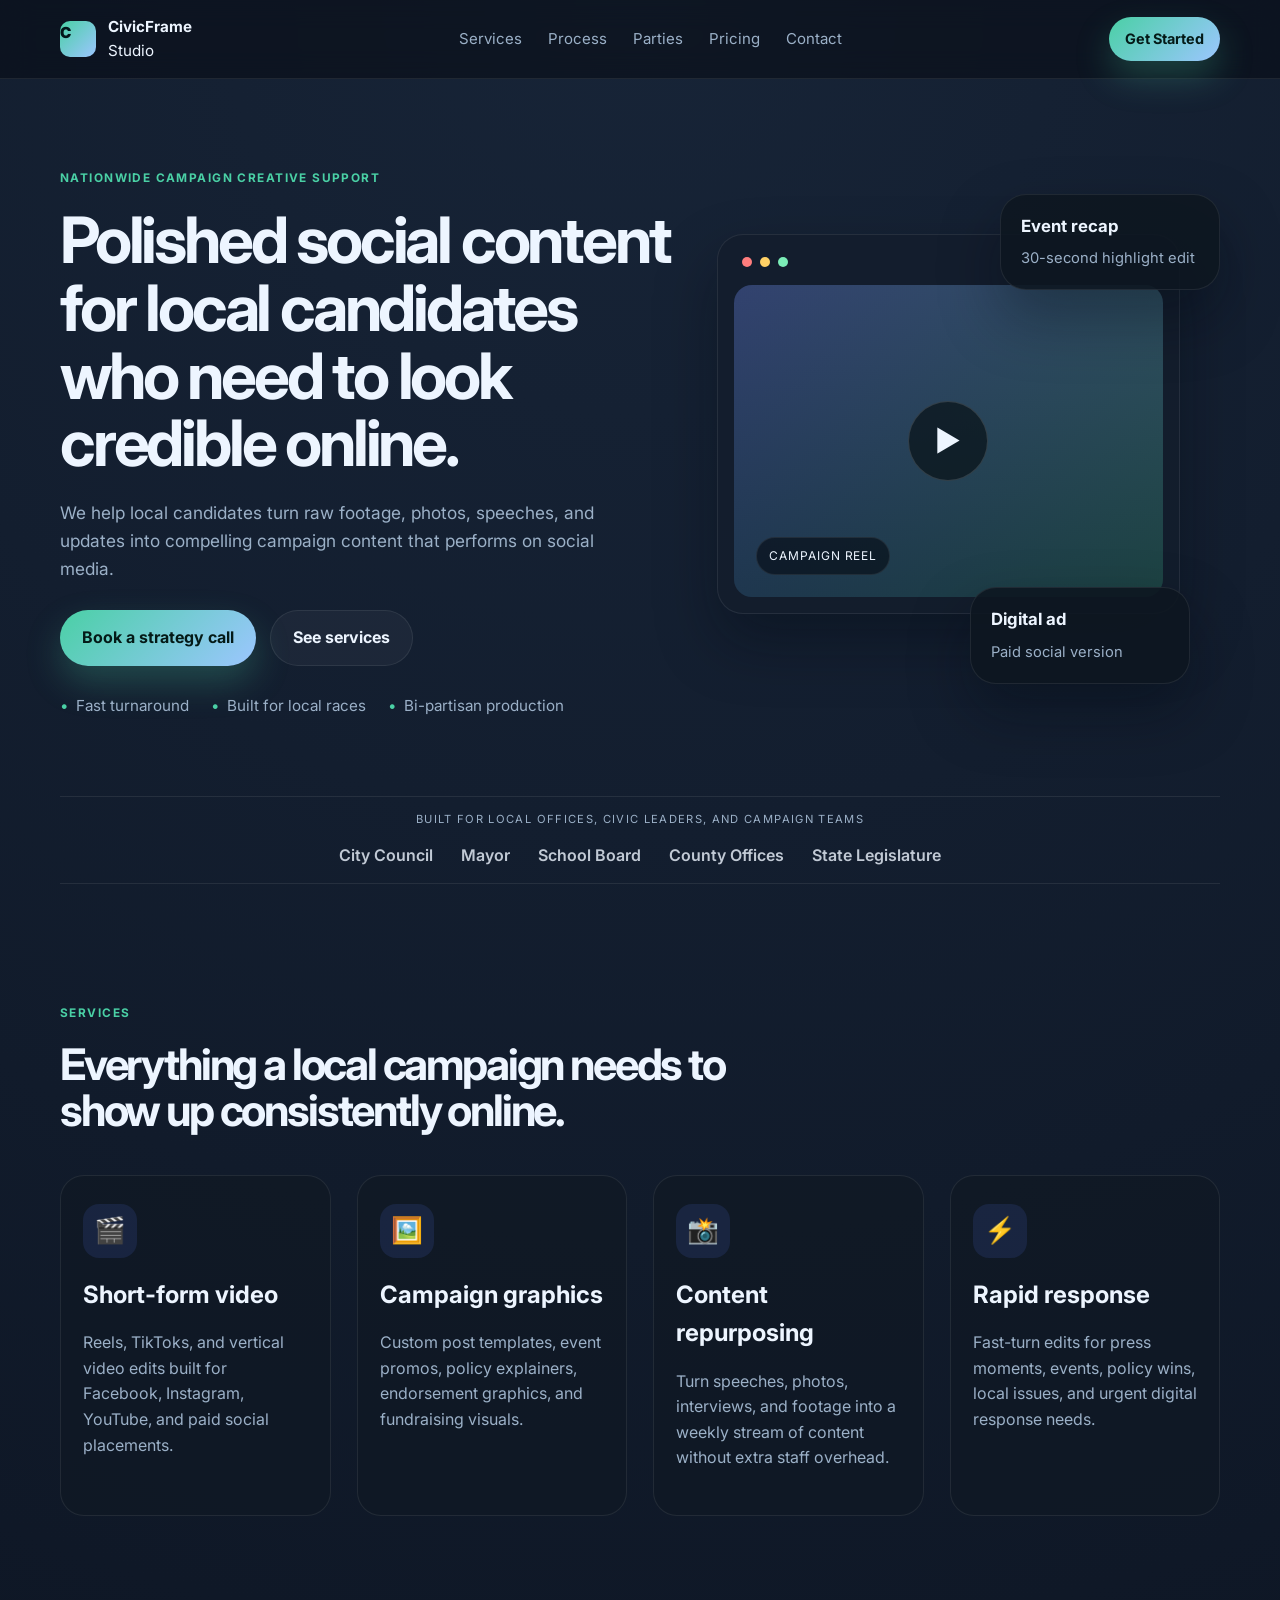
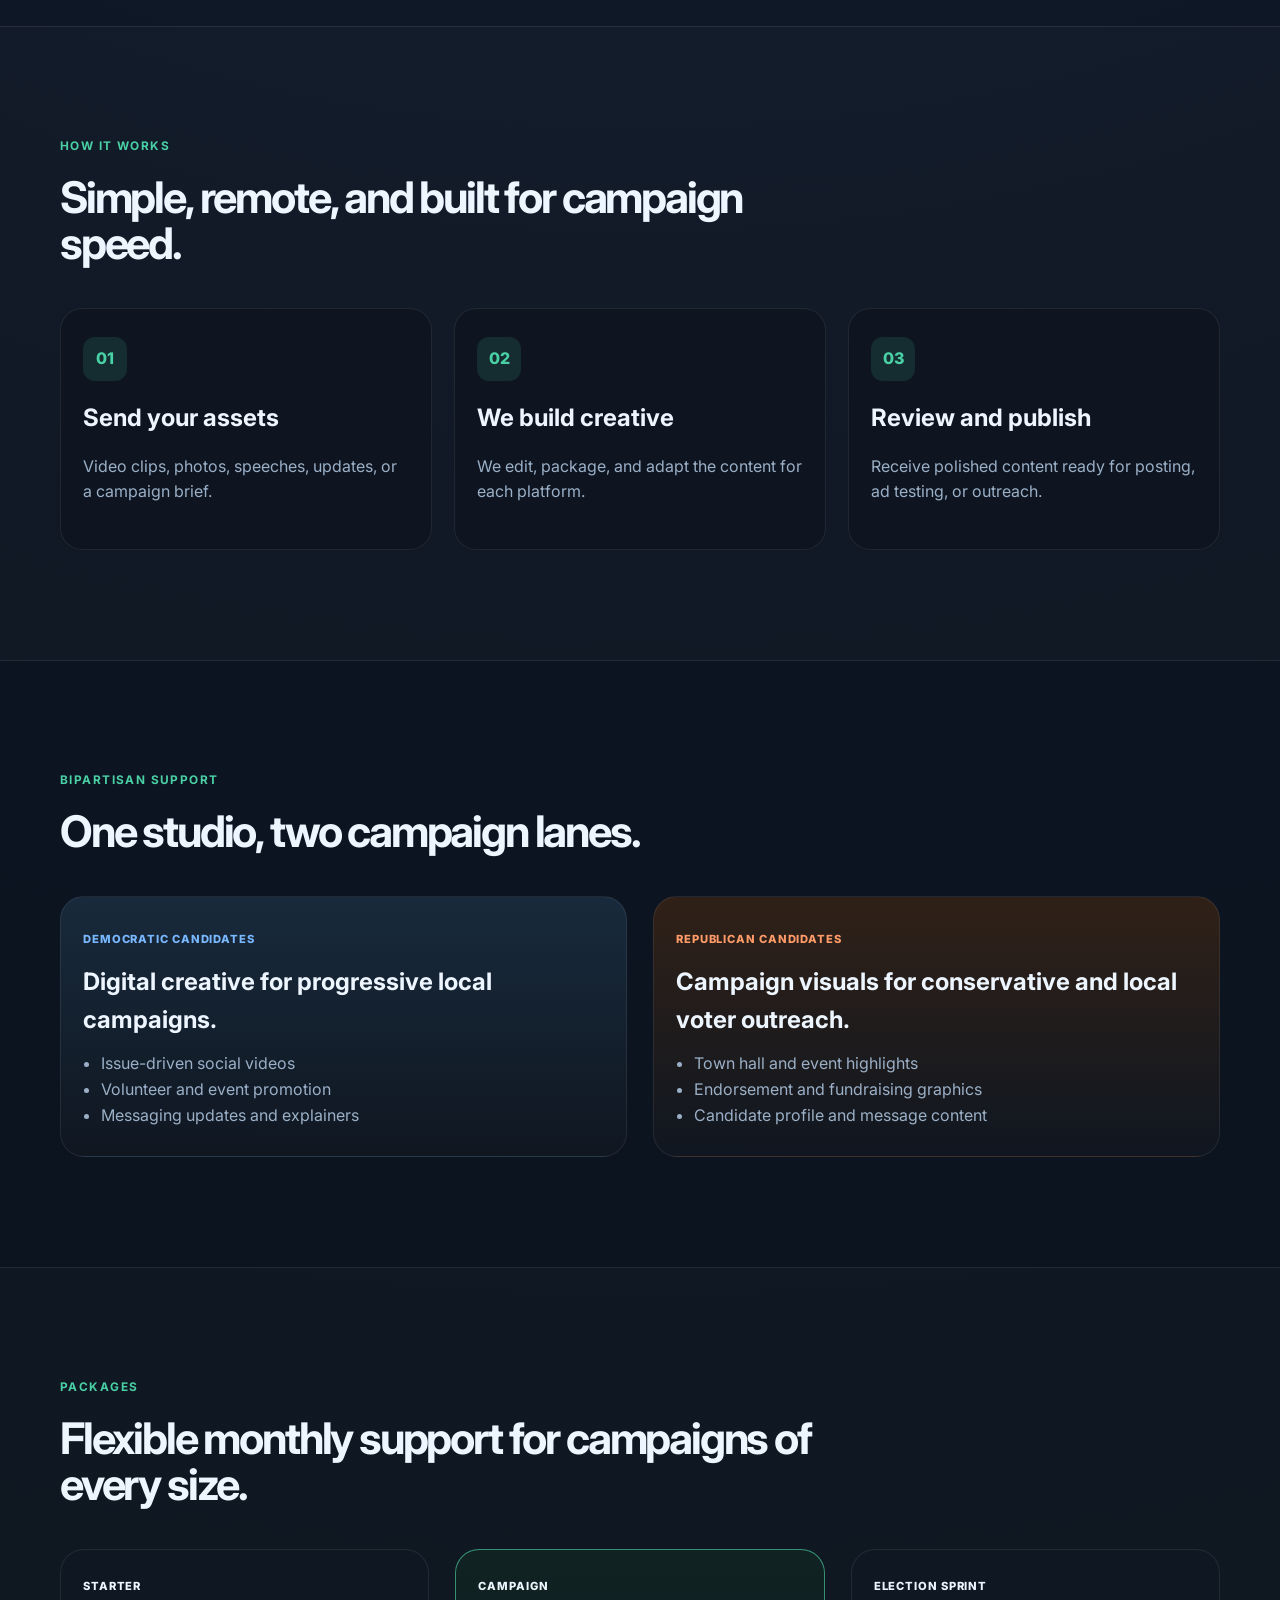
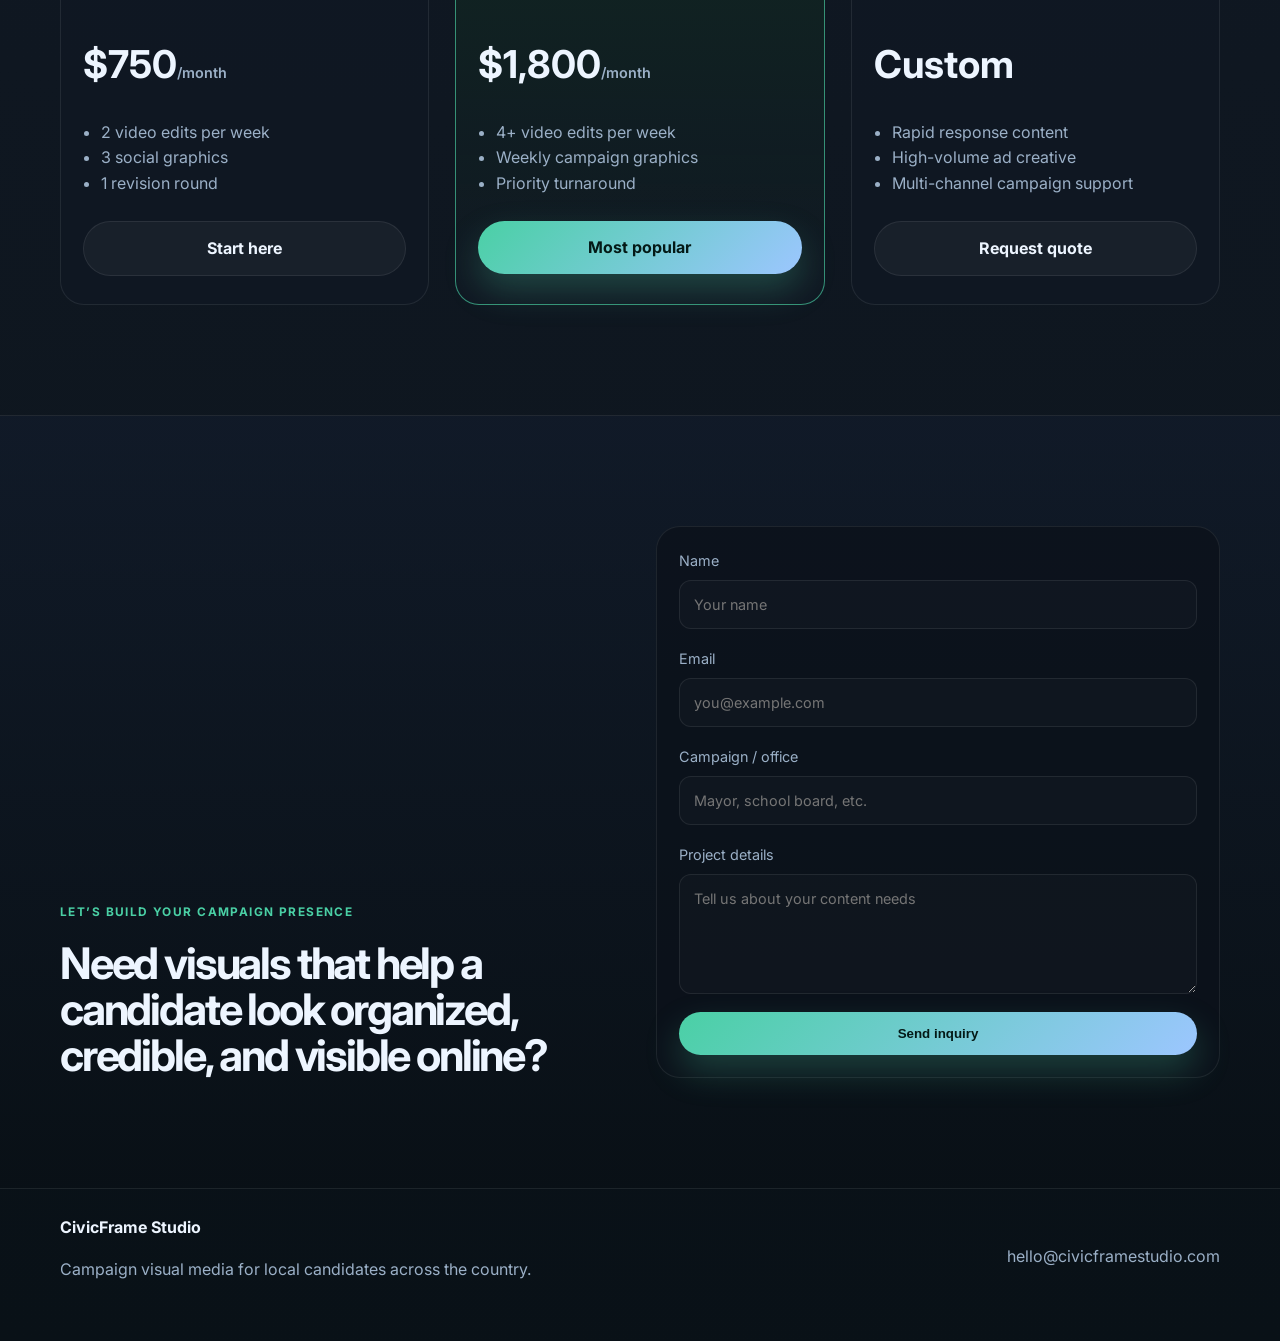
==== index.html @ a1505cb4 "Create the landing page for CivicFrame Studio with HTTPS-ready static assets and responsive sections" ====
<!DOCTYPE html>
<html lang="en">
  <head>
    <meta charset="UTF-8" />
    <meta name="viewport" content="width=device-width, initial-scale=1.0" />
    <meta
      name="description"
      content="CivicFrame Studio creates polished social media content and visuals for local political candidates across the country."
    />
    <title>CivicFrame Studio | Campaign Content for Local Candidates</title>
    <link rel="preconnect" href="https://fonts.googleapis.com" />
    <link rel="preconnect" href="https://fonts.gstatic.com" crossorigin />
    <link
      href="https://fonts.googleapis.com/css2?family=Inter:wght@400;500;600;700;800;900&display=swap"
      rel="stylesheet"
    />
    <link rel="stylesheet" href="styles.css" />
  </head>
  <body>
    <header class="site-header">
      <div class="container nav-wrap">
        <div class="brand">
          <span class="brand-mark">C</span>
          <div>
            <strong>CivicFrame</strong>
            <span>Studio</span>
          </div>
        </div>

        <nav class="site-nav" aria-label="Main navigation">
          <a href="#services">Services</a>
          <a href="#process">Process</a>
          <a href="#parties">Parties</a>
          <a href="#pricing">Pricing</a>
          <a href="#contact">Contact</a>
        </nav>

        <a class="button button-primary small" href="#contact">Get Started</a>
      </div>
    </header>

    <main>
      <section class="hero">
        <div class="container hero-grid">
          <div class="hero-copy">
            <p class="eyebrow">Nationwide campaign creative support</p>
            <h1>Polished social content for local candidates who need to look credible online.</h1>
            <p class="lede">
              We help local candidates turn raw footage, photos, speeches, and updates into
              compelling campaign content that performs on social media.
            </p>
            <div class="actions">
              <a class="button button-primary" href="#contact">Book a strategy call</a>
              <a class="button button-secondary" href="#services">See services</a>
            </div>

            <ul class="trust-points" aria-label="Key benefits">
              <li>Fast turnaround</li>
              <li>Built for local races</li>
              <li>Bi-partisan production</li>
            </ul>
          </div>

          <div class="hero-visual" aria-label="Campaign content sample preview">
            <div class="visual-card visual-card-large">
              <div class="mini-header">
                <span class="dot red"></span>
                <span class="dot yellow"></span>
                <span class="dot green"></span>
              </div>
              <div class="video-frame">
                <div class="play-button">▶</div>
                <div class="frame-label">Campaign Reel</div>
              </div>
            </div>
            <div class="visual-card visual-card-stack visual-card-top">
              <h3>Event recap</h3>
              <p>30-second highlight edit</p>
            </div>
            <div class="visual-card visual-card-stack visual-card-bottom">
              <h3>Digital ad</h3>
              <p>Paid social version</p>
            </div>
          </div>
        </div>
      </section>

      <section class="logos-section">
        <div class="container logos-wrap">
          <p>Built for local offices, civic leaders, and campaign teams</p>
          <div class="logo-row" aria-label="Office types">
            <span>City Council</span>
            <span>Mayor</span>
            <span>School Board</span>
            <span>County Offices</span>
            <span>State Legislature</span>
          </div>
        </div>
      </section>

      <section id="services" class="section">
        <div class="container">
          <div class="section-heading">
            <p class="eyebrow">Services</p>
            <h2>Everything a local campaign needs to show up consistently online.</h2>
          </div>

          <div class="card-grid">
            <article class="info-card">
              <div class="icon">🎬</div>
              <h3>Short-form video</h3>
              <p>
                Reels, TikToks, and vertical video edits built for Facebook, Instagram,
                YouTube, and paid social placements.
              </p>
            </article>

            <article class="info-card">
              <div class="icon">🖼️</div>
              <h3>Campaign graphics</h3>
              <p>
                Custom post templates, event promos, policy explainers, endorsement graphics,
                and fundraising visuals.
              </p>
            </article>

            <article class="info-card">
              <div class="icon">📸</div>
              <h3>Content repurposing</h3>
              <p>
                Turn speeches, photos, interviews, and footage into a weekly stream of content
                without extra staff overhead.
              </p>
            </article>

            <article class="info-card">
              <div class="icon">⚡</div>
              <h3>Rapid response</h3>
              <p>
                Fast-turn edits for press moments, events, policy wins, local issues, and
                urgent digital response needs.
              </p>
            </article>
          </div>
        </div>
      </section>

      <section id="process" class="section alt-section">
        <div class="container">
          <div class="section-heading">
            <p class="eyebrow">How it works</p>
            <h2>Simple, remote, and built for campaign speed.</h2>
          </div>

          <div class="timeline">
            <div class="timeline-step">
              <span>01</span>
              <h3>Send your assets</h3>
              <p>Video clips, photos, speeches, updates, or a campaign brief.</p>
            </div>
            <div class="timeline-step">
              <span>02</span>
              <h3>We build creative</h3>
              <p>We edit, package, and adapt the content for each platform.</p>
            </div>
            <div class="timeline-step">
              <span>03</span>
              <h3>Review and publish</h3>
              <p>Receive polished content ready for posting, ad testing, or outreach.</p>
            </div>
          </div>
        </div>
      </section>

      <section id="parties" class="section">
        <div class="container">
          <div class="section-heading">
            <p class="eyebrow">Bipartisan support</p>
            <h2>One studio, two campaign lanes.</h2>
          </div>

          <div class="party-grid">
            <article class="party-card democratic">
              <p class="party-label">Democratic candidates</p>
              <h3>Digital creative for progressive local campaigns.</h3>
              <ul>
                <li>Issue-driven social videos</li>
                <li>Volunteer and event promotion</li>
                <li>Messaging updates and explainers</li>
              </ul>
            </article>

            <article class="party-card republican">
              <p class="party-label">Republican candidates</p>
              <h3>Campaign visuals for conservative and local voter outreach.</h3>
              <ul>
                <li>Town hall and event highlights</li>
                <li>Endorsement and fundraising graphics</li>
                <li>Candidate profile and message content</li>
              </ul>
            </article>
          </div>
        </div>
      </section>

      <section id="pricing" class="section alt-section">
        <div class="container">
          <div class="section-heading">
            <p class="eyebrow">Packages</p>
            <h2>Flexible monthly support for campaigns of every size.</h2>
          </div>

          <div class="pricing-grid">
            <article class="price-card">
              <p class="tier">Starter</p>
              <h3>$750<span>/month</span></h3>
              <ul>
                <li>2 video edits per week</li>
                <li>3 social graphics</li>
                <li>1 revision round</li>
              </ul>
              <a class="button button-secondary full" href="#contact">Start here</a>
            </article>

            <article class="price-card featured">
              <p class="tier">Campaign</p>
              <h3>$1,800<span>/month</span></h3>
              <ul>
                <li>4+ video edits per week</li>
                <li>Weekly campaign graphics</li>
                <li>Priority turnaround</li>
              </ul>
              <a class="button button-primary full" href="#contact">Most popular</a>
            </article>

            <article class="price-card">
              <p class="tier">Election sprint</p>
              <h3>Custom</h3>
              <ul>
                <li>Rapid response content</li>
                <li>High-volume ad creative</li>
                <li>Multi-channel campaign support</li>
              </ul>
              <a class="button button-secondary full" href="#contact">Request quote</a>
            </article>
          </div>
        </div>
      </section>

      <section id="contact" class="section cta-section">
        <div class="container contact-wrap">
          <div>
            <p class="eyebrow">Let’s build your campaign presence</p>
            <h2>Need visuals that help a candidate look organized, credible, and visible online?</h2>
          </div>

          <form class="contact-form" action="mailto:hello@civicframestudio.com" method="post" enctype="text/plain">
            <label>
              Name
              <input type="text" name="Name" placeholder="Your name" />
            </label>
            <label>
              Email
              <input type="email" name="Email" placeholder="you@example.com" />
            </label>
            <label>
              Campaign / office
              <input type="text" name="Campaign" placeholder="Mayor, school board, etc." />
            </label>
            <label>
              Project details
              <textarea name="Project" rows="4" placeholder="Tell us about your content needs"></textarea>
            </label>
            <button class="button button-primary" type="submit">Send inquiry</button>
          </form>
        </div>
      </section>
    </main>

    <footer class="site-footer">
      <div class="container footer-wrap">
        <div>
          <strong>CivicFrame Studio</strong>
          <p>Campaign visual media for local candidates across the country.</p>
        </div>
        <a href="mailto:hello@civicframestudio.com">hello@civicframestudio.com</a>
      </div>
    </footer>

    <script src="script.js"></script>
  </body>
</html>
---- styles.css ----
:root {
  --bg: #0c1220;
  --bg-soft: #131d2d;
  --panel: rgba(19, 29, 45, 0.82);
  --panel-strong: #172437;
  --text: #edf5ff;
  --muted: #9bb0c7;
  --line: rgba(255, 255, 255, 0.08);
  --primary: #4ad0a5;
  --primary-dark: #2ea47d;
  --secondary: #9cc6ff;
  --accent: #f5b75e;
  --red: #d96060;
  --blue: #5e8cff;
  --green: #4ad0a5;
  --shadow: 0 28px 60px rgba(4, 9, 18, 0.35);
}

* {
  box-sizing: border-box;
}

html {
  scroll-behavior: smooth;
}

body {
  margin: 0;
  font-family: "Inter", sans-serif;
  background: radial-gradient(circle at top, #172437 0%, #0d1523 45%, #091117 100%);
  color: var(--text);
  line-height: 1.6;
}

a {
  color: inherit;
  text-decoration: none;
}

img {
  max-width: 100%;
  display: block;
}

.container {
  width: min(1160px, calc(100% - 40px));
  margin: 0 auto;
}

.site-header {
  position: sticky;
  top: 0;
  z-index: 20;
  backdrop-filter: blur(14px);
  background: rgba(7, 11, 18, 0.52);
  border-bottom: 1px solid var(--line);
}

.nav-wrap {
  display: flex;
  align-items: center;
  justify-content: space-between;
  min-height: 78px;
  gap: 20px;
}

.brand {
  display: flex;
  align-items: center;
  gap: 12px;
  font-size: 0.95rem;
}

.brand strong,
.brand span {
  display: block;
}

.brand-mark {
  display: inline-flex;
  align-items: center;
  justify-content: center;
  width: 36px;
  height: 36px;
  border-radius: 10px;
  background: linear-gradient(135deg, var(--primary), var(--secondary));
  color: #03161a;
  font-weight: 900;
}

.site-nav {
  display: flex;
  align-items: center;
  gap: 26px;
  color: var(--muted);
  font-size: 0.94rem;
}

.site-nav a:hover {
  color: var(--text);
}

.button {
  display: inline-flex;
  align-items: center;
  justify-content: center;
  border: none;
  border-radius: 999px;
  padding: 14px 22px;
  font-weight: 700;
  cursor: pointer;
  transition: transform 0.2s ease, box-shadow 0.2s ease;
}

.button:hover {
  transform: translateY(-1px);
}

.button-primary {
  background: linear-gradient(135deg, var(--primary), var(--secondary));
  color: #041a17;
  box-shadow: 0 16px 35px rgba(74, 208, 165, 0.25);
}

.button-secondary {
  background: rgba(255, 255, 255, 0.04);
  color: var(--text);
  border: 1px solid var(--line);
}

.small {
  padding: 10px 16px;
  font-size: 0.9rem;
}

.full {
  width: 100%;
}

.hero {
  padding: 90px 0 60px;
}

.hero-grid {
  display: grid;
  grid-template-columns: 1.1fr 0.9fr;
  align-items: center;
  gap: 42px;
}

.eyebrow {
  margin: 0 0 18px;
  color: var(--primary);
  text-transform: uppercase;
  letter-spacing: 0.12em;
  font-weight: 700;
  font-size: 0.74rem;
}

.hero-copy h1,
.section-heading h2,
.contact-wrap h2 {
  margin: 0;
  line-height: 1.06;
  letter-spacing: -0.05em;
}

.hero-copy h1 {
  font-size: clamp(2.8rem, 5vw, 5rem);
  max-width: 620px;
}

.lede {
  margin: 22px 0 0;
  max-width: 560px;
  color: var(--muted);
  font-size: 1.08rem;
}

.actions {
  display: flex;
  flex-wrap: wrap;
  gap: 14px;
  margin-top: 28px;
}

.trust-points {
  display: flex;
  flex-wrap: wrap;
  gap: 16px 22px;
  margin: 28px 0 0;
  padding: 0;
  list-style: none;
  color: var(--muted);
  font-size: 0.95rem;
}

.trust-points li::before {
  content: "•";
  color: var(--primary);
  margin-right: 8px;
}

.hero-visual {
  position: relative;
  min-height: 500px;
}

.visual-card {
  background: rgba(19, 29, 45, 0.9);
  border: 1px solid var(--line);
  border-radius: 26px;
  box-shadow: var(--shadow);
}

.visual-card-large {
  position: absolute;
  inset: 40px 40px 80px 0;
  padding: 16px;
}

.mini-header {
  display: flex;
  gap: 8px;
  padding: 6px 8px 18px;
}

.dot {
  width: 10px;
  height: 10px;
  border-radius: 50%;
  display: inline-block;
}

.dot.red { background: #ff7d7d; }
.dot.yellow { background: #ffd166; }
.dot.green { background: #7bedb7; }

.video-frame {
  position: relative;
  height: calc(100% - 34px);
  border-radius: 18px;
  background: linear-gradient(135deg, rgba(91, 127, 255, 0.28), rgba(74, 208, 165, 0.28)),
    #101b2b;
  display: grid;
  place-items: center;
  overflow: hidden;
}

.video-frame::before {
  content: "";
  position: absolute;
  inset: 0;
  background: linear-gradient(180deg, rgba(255,255,255,0.06), rgba(0,0,0,0.15));
}

.play-button {
  position: relative;
  z-index: 1;
  width: 80px;
  height: 80px;
  border-radius: 50%;
  display: grid;
  place-items: center;
  background: rgba(9, 18, 24, 0.72);
  border: 1px solid rgba(255,255,255,0.14);
  font-size: 1.8rem;
  color: var(--text);
}

.frame-label {
  position: absolute;
  left: 22px;
  bottom: 22px;
  z-index: 1;
  background: rgba(4, 9, 18, 0.6);
  border: 1px solid var(--line);
  border-radius: 999px;
  padding: 8px 12px;
  font-size: 0.75rem;
  letter-spacing: 0.08em;
  text-transform: uppercase;
}

.visual-card-stack {
  position: absolute;
  width: 220px;
  padding: 18px 20px;
  background: rgba(14, 23, 33, 0.9);
}

.visual-card-top {
  right: 0;
  top: 0;
}

.visual-card-bottom {
  right: 30px;
  bottom: 10px;
}

.visual-card-stack h3 {
  margin: 0 0 8px;
  font-size: 1.05rem;
}

.visual-card-stack p {
  margin: 0;
  color: var(--muted);
  font-size: 0.92rem;
}

.logos-section {
  padding: 18px 0 10px;
}

.logos-wrap {
  border-top: 1px solid var(--line);
  border-bottom: 1px solid var(--line);
  padding: 14px 0;
  text-align: center;
}

.logos-wrap p {
  margin: 0 0 14px;
  color: var(--muted);
  text-transform: uppercase;
  letter-spacing: 0.12em;
  font-size: 0.7rem;
}

.logo-row {
  display: flex;
  flex-wrap: wrap;
  justify-content: center;
  gap: 16px 28px;
  color: rgba(237, 245, 255, 0.8);
  font-weight: 600;
}

.section {
  padding: 110px 0;
}

.alt-section {
  background: rgba(255, 255, 255, 0.015);
  border-top: 1px solid var(--line);
  border-bottom: 1px solid var(--line);
}

.section-heading {
  max-width: 760px;
  margin-bottom: 42px;
}

.section-heading h2,
.contact-wrap h2 {
  font-size: clamp(2.2rem, 3.4vw, 3.4rem);
}

.card-grid,
.pricing-grid,
.party-grid {
  display: grid;
  gap: 26px;
}

.card-grid {
  grid-template-columns: repeat(4, minmax(0, 1fr));
}

.info-card,
.price-card,
.party-card {
  background: rgba(17, 25, 36, 0.7);
  border: 1px solid var(--line);
  border-radius: 24px;
  padding: 28px 22px;
}

.icon {
  display: inline-grid;
  place-items: center;
  width: 54px;
  height: 54px;
  border-radius: 16px;
  background: rgba(91, 127, 255, 0.12);
  margin-bottom: 18px;
  font-size: 1.6rem;
}

.info-card h3,
.party-card h3,
.price-card h3,
.timeline-step h3 {
  margin: 0 0 12px;
  font-size: 1.5rem;
}

.info-card p,
.timeline-step p,
.party-card li,
.price-card li {
  color: var(--muted);
}

.timeline {
  display: grid;
  grid-template-columns: repeat(3, minmax(0, 1fr));
  gap: 22px;
}

.timeline-step {
  padding: 28px 22px;
  border-radius: 22px;
  border: 1px solid var(--line);
  background: rgba(13, 20, 30, 0.7);
}

.timeline-step span {
  display: inline-flex;
  align-items: center;
  justify-content: center;
  width: 44px;
  height: 44px;
  border-radius: 12px;
  background: rgba(74, 208, 165, 0.12);
  color: var(--primary);
  font-weight: 800;
  margin-bottom: 18px;
}

.party-grid {
  grid-template-columns: repeat(2, minmax(0, 1fr));
}

.party-card {
  min-height: 260px;
}

.party-card ul,
.price-card ul {
  margin: 0;
  padding-left: 18px;
}

.party-label,
.tier {
  display: inline-block;
  margin: 0 0 14px;
  text-transform: uppercase;
  letter-spacing: 0.08em;
  font-size: 0.7rem;
  font-weight: 800;
}

.democratic .party-label { color: #79b8ff; }
.republican .party-label { color: #ff9a69; }

.democratic {
  background: linear-gradient(180deg, rgba(30, 51, 72, 0.7), rgba(18, 24, 34, 0.7));
}

.republican {
  background: linear-gradient(180deg, rgba(64, 38, 20, 0.7), rgba(18, 24, 34, 0.7));
}

.pricing-grid {
  grid-template-columns: repeat(3, minmax(0, 1fr));
}

.price-card {
  display: flex;
  flex-direction: column;
  gap: 24px;
}

.price-card h3 {
  margin: 0;
  font-size: clamp(2rem, 3vw, 2.8rem);
}

.price-card h3 span {
  font-size: 0.9rem;
  color: var(--muted);
  font-weight: 600;
}

.featured {
  position: relative;
  border-color: rgba(74, 208, 165, 0.65);
  background: linear-gradient(180deg, rgba(17, 38, 34, 0.8), rgba(17, 25, 36, 0.7));
}

.cta-section {
  background: linear-gradient(180deg, rgba(19, 29, 45, 0.7), rgba(9, 16, 22, 0.9));
}

.contact-wrap {
  display: grid;
  grid-template-columns: 1fr 1fr;
  gap: 32px;
  align-items: end;
}

.contact-form {
  display: grid;
  gap: 18px;
  padding: 22px;
  border: 1px solid var(--line);
  background: rgba(12, 18, 27, 0.8);
  border-radius: 24px;
}

.contact-form label {
  display: grid;
  gap: 8px;
  color: var(--muted);
  font-size: 0.9rem;
}

.contact-form input,
.contact-form textarea {
  width: 100%;
  border: 1px solid var(--line);
  background: rgba(255,255,255,0.02);
  border-radius: 12px;
  padding: 12px 14px;
  color: var(--text);
  font: inherit;
}

.contact-form textarea {
  resize: vertical;
  min-height: 120px;
}

.site-footer {
  padding: 26px 0 42px;
  border-top: 1px solid var(--line);
}

.footer-wrap {
  display: flex;
  justify-content: space-between;
  align-items: center;
  gap: 20px;
  color: var(--muted);
}

.footer-wrap strong {
  color: var(--text);
}

@media (max-width: 980px) {
  .hero-grid,
  .contact-wrap,
  .card-grid,
  .pricing-grid,
  .party-grid,
  .timeline {
    grid-template-columns: 1fr 1fr;
  }

  .hero-grid {
    grid-template-columns: 1fr;
  }

  .site-nav {
    display: none;
  }

  .card-grid,
  .pricing-grid,
  .party-grid,
  .timeline {
    grid-template-columns: 1fr;
  }

  .contact-wrap {
    grid-template-columns: 1fr;
  }
}

@media (max-width: 640px) {
  .hero {
    padding-top: 60px;
  }

  .button {
    width: 100%;
  }

  .actions {
    display: grid;
    grid-template-columns: 1fr;
  }

  .hero-visual {
    min-height: 360px;
  }

  .visual-card-large {
    inset: 24px 10px 70px 0;
  }

  .visual-card-stack {
    width: 180px;
  }

  .footer-wrap {
    flex-direction: column;
    align-items: flex-start;
  }
}
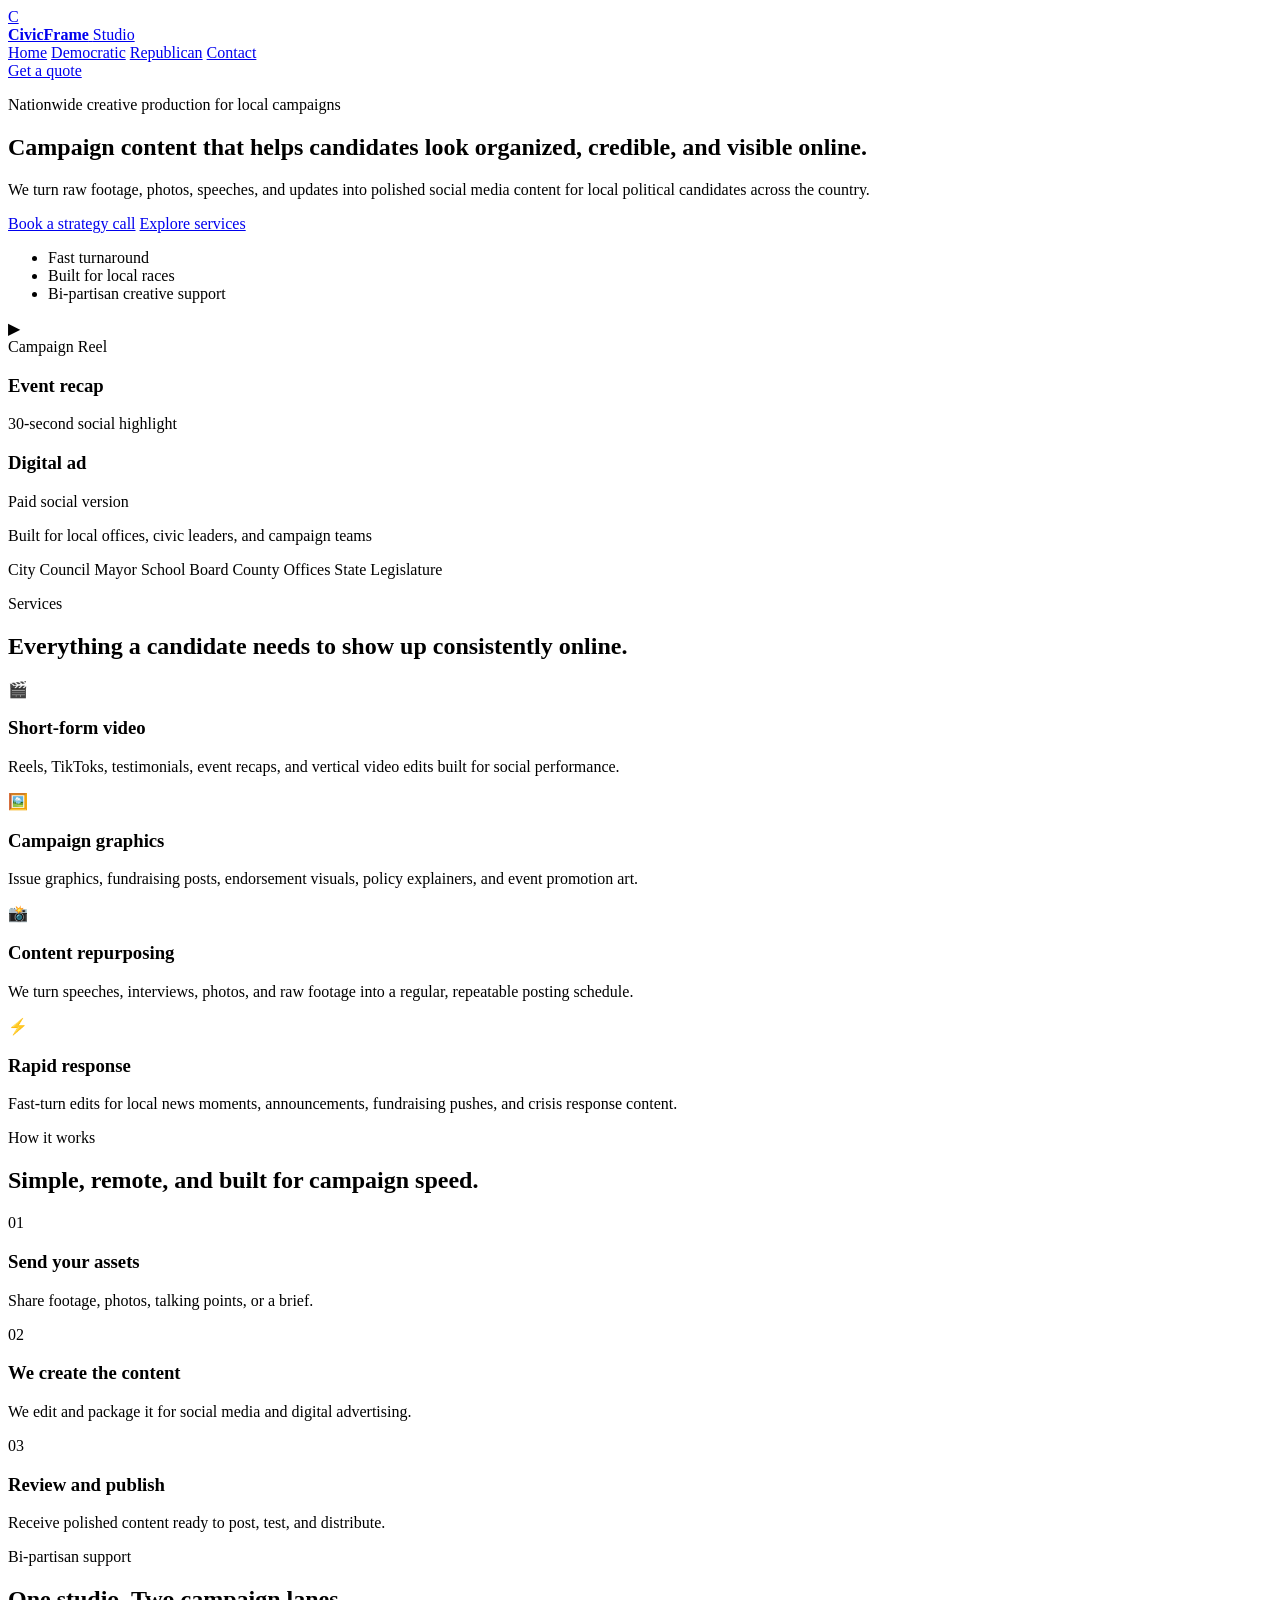
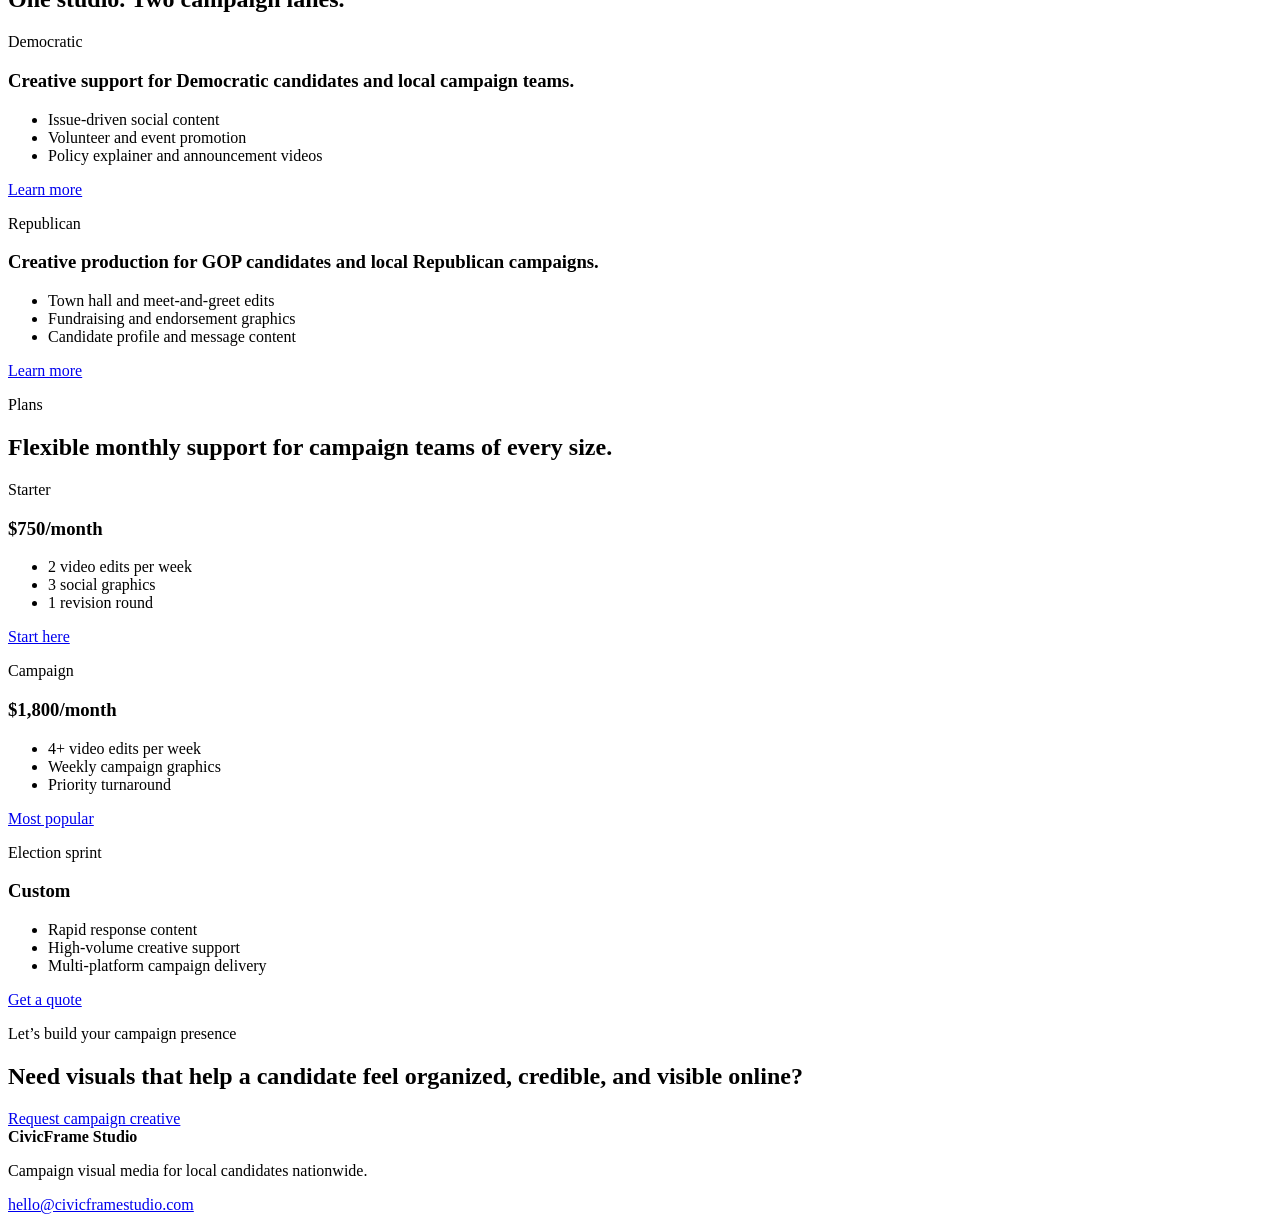
==== commit c71b74f8: "Refine the site into a multi-page political creative studio with Democratic and Republican pages, a " ====
--- a/index.html
+++ b/index.html
@@ -3,39 +3,34 @@
   <head>
     <meta charset="UTF-8" />
     <meta name="viewport" content="width=device-width, initial-scale=1.0" />
-    <meta
-      name="description"
-      content="CivicFrame Studio creates polished social media content and visuals for local political candidates across the country."
-    />
-    <title>CivicFrame Studio | Campaign Content for Local Candidates</title>
+    <meta name="description" content="CivicFrame Studio creates social media content, visuals, and digital campaigns for local political candidates across the country." />
+    <title>CivicFrame Studio | Local Candidate Campaign Creative</title>
     <link rel="preconnect" href="https://fonts.googleapis.com" />
     <link rel="preconnect" href="https://fonts.gstatic.com" crossorigin />
-    <link
-      href="https://fonts.googleapis.com/css2?family=Inter:wght@400;500;600;700;800;900&display=swap"
-      rel="stylesheet"
-    />
+    <link href="https://fonts.googleapis.com/css2?family=Inter:wght@400;500;600;700;800;900&display=swap" rel="stylesheet" />
     <link rel="stylesheet" href="styles.css" />
   </head>
   <body>
     <header class="site-header">
       <div class="container nav-wrap">
-        <div class="brand">
+        <a href="index.html" class="brand" aria-label="CivicFrame Studio home">
           <span class="brand-mark">C</span>
           <div>
             <strong>CivicFrame</strong>
             <span>Studio</span>
           </div>
-        </div>
+        </a>
 
         <nav class="site-nav" aria-label="Main navigation">
-          <a href="#services">Services</a>
-          <a href="#process">Process</a>
-          <a href="#parties">Parties</a>
-          <a href="#pricing">Pricing</a>
-          <a href="#contact">Contact</a>
+          <a href="index.html">Home</a>
+          <a href="democratic.html">Democratic</a>
+          <a href="republican.html">Republican</a>
+          <a href="contact.html">Contact</a>
         </nav>
 
-        <a class="button button-primary small" href="#contact">Get Started</a>
+        <div class="nav-actions">
+          <a class="button button-secondary small" href="contact.html">Get a quote</a>
+        </div>
       </div>
     </header>
 
@@ -43,21 +38,20 @@
       <section class="hero">
         <div class="container hero-grid">
           <div class="hero-copy">
-            <p class="eyebrow">Nationwide campaign creative support</p>
-            <h1>Polished social content for local candidates who need to look credible online.</h1>
+            <p class="eyebrow">Nationwide creative production for local campaigns</p>
+            <h1>Campaign content that helps candidates look organized, credible, and visible online.</h1>
             <p class="lede">
-              We help local candidates turn raw footage, photos, speeches, and updates into
-              compelling campaign content that performs on social media.
+              We turn raw footage, photos, speeches, and updates into polished social media content for local political candidates across the country.
             </p>
             <div class="actions">
-              <a class="button button-primary" href="#contact">Book a strategy call</a>
-              <a class="button button-secondary" href="#services">See services</a>
+              <a class="button button-primary" href="contact.html">Book a strategy call</a>
+              <a class="button button-secondary" href="#services">Explore services</a>
             </div>
 
             <ul class="trust-points" aria-label="Key benefits">
               <li>Fast turnaround</li>
               <li>Built for local races</li>
-              <li>Bi-partisan production</li>
+              <li>Bi-partisan creative support</li>
             </ul>
           </div>
 
@@ -75,7 +69,7 @@
             </div>
             <div class="visual-card visual-card-stack visual-card-top">
               <h3>Event recap</h3>
-              <p>30-second highlight edit</p>
+              <p>30-second social highlight</p>
             </div>
             <div class="visual-card visual-card-stack visual-card-bottom">
               <h3>Digital ad</h3>
@@ -102,50 +96,35 @@
         <div class="container">
           <div class="section-heading">
             <p class="eyebrow">Services</p>
-            <h2>Everything a local campaign needs to show up consistently online.</h2>
+            <h2>Everything a candidate needs to show up consistently online.</h2>
           </div>
 
           <div class="card-grid">
             <article class="info-card">
               <div class="icon">🎬</div>
               <h3>Short-form video</h3>
-              <p>
-                Reels, TikToks, and vertical video edits built for Facebook, Instagram,
-                YouTube, and paid social placements.
-              </p>
-            </article>
-
+              <p>Reels, TikToks, testimonials, event recaps, and vertical video edits built for social performance.</p>
+            </article>
             <article class="info-card">
               <div class="icon">🖼️</div>
               <h3>Campaign graphics</h3>
-              <p>
-                Custom post templates, event promos, policy explainers, endorsement graphics,
-                and fundraising visuals.
-              </p>
-            </article>
-
+              <p>Issue graphics, fundraising posts, endorsement visuals, policy explainers, and event promotion art.</p>
+            </article>
             <article class="info-card">
               <div class="icon">📸</div>
               <h3>Content repurposing</h3>
-              <p>
-                Turn speeches, photos, interviews, and footage into a weekly stream of content
-                without extra staff overhead.
-              </p>
-            </article>
-
+              <p>We turn speeches, interviews, photos, and raw footage into a regular, repeatable posting schedule.</p>
+            </article>
             <article class="info-card">
               <div class="icon">⚡</div>
               <h3>Rapid response</h3>
-              <p>
-                Fast-turn edits for press moments, events, policy wins, local issues, and
-                urgent digital response needs.
-              </p>
-            </article>
-          </div>
-        </div>
-      </section>
-
-      <section id="process" class="section alt-section">
+              <p>Fast-turn edits for local news moments, announcements, fundraising pushes, and crisis response content.</p>
+            </article>
+          </div>
+        </div>
+      </section>
+
+      <section class="section alt-section">
         <div class="container">
           <div class="section-heading">
             <p class="eyebrow">How it works</p>
@@ -156,58 +135,60 @@
             <div class="timeline-step">
               <span>01</span>
               <h3>Send your assets</h3>
-              <p>Video clips, photos, speeches, updates, or a campaign brief.</p>
+              <p>Share footage, photos, talking points, or a brief.</p>
             </div>
             <div class="timeline-step">
               <span>02</span>
-              <h3>We build creative</h3>
-              <p>We edit, package, and adapt the content for each platform.</p>
+              <h3>We create the content</h3>
+              <p>We edit and package it for social media and digital advertising.</p>
             </div>
             <div class="timeline-step">
               <span>03</span>
               <h3>Review and publish</h3>
-              <p>Receive polished content ready for posting, ad testing, or outreach.</p>
-            </div>
-          </div>
-        </div>
-      </section>
-
-      <section id="parties" class="section">
+              <p>Receive polished content ready to post, test, and distribute.</p>
+            </div>
+          </div>
+        </div>
+      </section>
+
+      <section class="section">
         <div class="container">
           <div class="section-heading">
-            <p class="eyebrow">Bipartisan support</p>
-            <h2>One studio, two campaign lanes.</h2>
+            <p class="eyebrow">Bi-partisan support</p>
+            <h2>One studio. Two campaign lanes.</h2>
           </div>
 
           <div class="party-grid">
             <article class="party-card democratic">
-              <p class="party-label">Democratic candidates</p>
-              <h3>Digital creative for progressive local campaigns.</h3>
+              <p class="party-label">Democratic</p>
+              <h3>Creative support for Democratic candidates and local campaign teams.</h3>
               <ul>
-                <li>Issue-driven social videos</li>
+                <li>Issue-driven social content</li>
                 <li>Volunteer and event promotion</li>
-                <li>Messaging updates and explainers</li>
+                <li>Policy explainer and announcement videos</li>
               </ul>
+              <a class="inline-link" href="democratic.html">Learn more</a>
             </article>
 
             <article class="party-card republican">
-              <p class="party-label">Republican candidates</p>
-              <h3>Campaign visuals for conservative and local voter outreach.</h3>
+              <p class="party-label">Republican</p>
+              <h3>Creative production for GOP candidates and local Republican campaigns.</h3>
               <ul>
-                <li>Town hall and event highlights</li>
-                <li>Endorsement and fundraising graphics</li>
+                <li>Town hall and meet-and-greet edits</li>
+                <li>Fundraising and endorsement graphics</li>
                 <li>Candidate profile and message content</li>
               </ul>
-            </article>
-          </div>
-        </div>
-      </section>
-
-      <section id="pricing" class="section alt-section">
+              <a class="inline-link" href="republican.html">Learn more</a>
+            </article>
+          </div>
+        </div>
+      </section>
+
+      <section class="section alt-section">
         <div class="container">
           <div class="section-heading">
-            <p class="eyebrow">Packages</p>
-            <h2>Flexible monthly support for campaigns of every size.</h2>
+            <p class="eyebrow">Plans</p>
+            <h2>Flexible monthly support for campaign teams of every size.</h2>
           </div>
 
           <div class="pricing-grid">
@@ -219,7 +200,7 @@
                 <li>3 social graphics</li>
                 <li>1 revision round</li>
               </ul>
-              <a class="button button-secondary full" href="#contact">Start here</a>
+              <a class="button button-secondary full" href="contact.html">Start here</a>
             </article>
 
             <article class="price-card featured">
@@ -230,7 +211,7 @@
                 <li>Weekly campaign graphics</li>
                 <li>Priority turnaround</li>
               </ul>
-              <a class="button button-primary full" href="#contact">Most popular</a>
+              <a class="button button-primary full" href="contact.html">Most popular</a>
             </article>
 
             <article class="price-card">
@@ -238,41 +219,22 @@
               <h3>Custom</h3>
               <ul>
                 <li>Rapid response content</li>
-                <li>High-volume ad creative</li>
-                <li>Multi-channel campaign support</li>
+                <li>High-volume creative support</li>
+                <li>Multi-platform campaign delivery</li>
               </ul>
-              <a class="button button-secondary full" href="#contact">Request quote</a>
-            </article>
-          </div>
-        </div>
-      </section>
-
-      <section id="contact" class="section cta-section">
+              <a class="button button-secondary full" href="contact.html">Get a quote</a>
+            </article>
+          </div>
+        </div>
+      </section>
+
+      <section class="section cta-section">
         <div class="container contact-wrap">
           <div>
             <p class="eyebrow">Let’s build your campaign presence</p>
-            <h2>Need visuals that help a candidate look organized, credible, and visible online?</h2>
-          </div>
-
-          <form class="contact-form" action="mailto:hello@civicframestudio.com" method="post" enctype="text/plain">
-            <label>
-              Name
-              <input type="text" name="Name" placeholder="Your name" />
-            </label>
-            <label>
-              Email
-              <input type="email" name="Email" placeholder="you@example.com" />
-            </label>
-            <label>
-              Campaign / office
-              <input type="text" name="Campaign" placeholder="Mayor, school board, etc." />
-            </label>
-            <label>
-              Project details
-              <textarea name="Project" rows="4" placeholder="Tell us about your content needs"></textarea>
-            </label>
-            <button class="button button-primary" type="submit">Send inquiry</button>
-          </form>
+            <h2>Need visuals that help a candidate feel organized, credible, and visible online?</h2>
+          </div>
+          <a class="button button-primary large" href="contact.html">Request campaign creative</a>
         </div>
       </section>
     </main>
@@ -281,7 +243,7 @@
       <div class="container footer-wrap">
         <div>
           <strong>CivicFrame Studio</strong>
-          <p>Campaign visual media for local candidates across the country.</p>
+          <p>Campaign visual media for local candidates nationwide.</p>
         </div>
         <a href="mailto:hello@civicframestudio.com">hello@civicframestudio.com</a>
       </div>
@@ -290,3 +252,159 @@
     <script src="script.js"></script>
   </body>
 </html>
+
+
+
+
+
+
+
+
+
+
+
+
+
+
+
+
+
+
+
+
+
+
+
+
+
+
+
+
+
+
+
+
+
+
+
+
+
+
+
+
+
+
+
+
+
+
+
+
+
+
+
+
+
+
+
+
+
+
+
+
+
+
+
+
+
+
+
+
+
+
+
+
+
+
+
+
+
+
+
+
+
+
+
+
+
+
+
+
+
+
+
+
+
+
+
+
+
+
+
+
+
+
+
+
+
+
+
+
+
+
+
+
+
+
+
+
+
+
+
+
+
+
+
+
+
+
+
+
+
+
+
+
+
+
+
+
+
+
+
+
+
+
+
+
+
+
+
+
+
+
+
+
+
+
+
+
--- a/styles.css
+++ b/styles.css
@@ -1,615 +1,60 @@
-:root {
-  --bg: #0c1220;
-  --bg-soft: #131d2d;
-  --panel: rgba(19, 29, 45, 0.82);
-  --panel-strong: #172437;
-  --text: #edf5ff;
-  --muted: #9bb0c7;
-  --line: rgba(255, 255, 255, 0.08);
-  --primary: #4ad0a5;
-  --primary-dark: #2ea47d;
-  --secondary: #9cc6ff;
-  --accent: #f5b75e;
-  --red: #d96060;
-  --blue: #5e8cff;
-  --green: #4ad0a5;
-  --shadow: 0 28px 60px rgba(4, 9, 18, 0.35);
-}
+<!DOCTYPE html>
+<html lang="en">
+  <head>
+    <meta charset="UTF-8" />
+    <meta name="viewport" content="width=device-width, initial-scale=1.0" />
+    <meta name="description" content="Thank you for contacting CivicFrame Studio." />
+    <title>Thank You | CivicFrame Studio</title>
+    <link rel="preconnect" href="https://fonts.googleapis.com" />
+    <link rel="preconnect" href="https://fonts.gstatic.com" crossorigin />
+    <link href="https://fonts.googleapis.com/css2?family=Inter:wght@400;500;600;700;800;900&display=swap" rel="stylesheet" />
+    <link rel="stylesheet" href="styles.css" />
+  </head>
+  <body>
+    <header class="site-header">
+      <div class="container nav-wrap">
+        <a href="index.html" class="brand" aria-label="CivicFrame Studio home">
+          <span class="brand-mark">C</span>
+          <div>
+            <strong>CivicFrame</strong>
+            <span>Studio</span>
+          </div>
+        </a>
 
-* {
-  box-sizing: border-box;
-}
+        <nav class="site-nav" aria-label="Main navigation">
+          <a href="index.html">Home</a>
+          <a href="democratic.html">Democratic</a>
+          <a href="republican.html">Republican</a>
+          <a href="contact.html">Contact</a>
+        </nav>
 
-html {
-  scroll-behavior: smooth;
-}
+        <div class="nav-actions">
+          <a class="button button-secondary small" href="contact.html">Get a quote</a>
+        </div>
+      </div>
+    </header>
 
-body {
-  margin: 0;
-  font-family: "Inter", sans-serif;
-  background: radial-gradient(circle at top, #172437 0%, #0d1523 45%, #091117 100%);
-  color: var(--text);
-  line-height: 1.6;
-}
+    <main>
+      <section class="section thank-you-page">
+        <div class="container narrow center">
+          <p class="eyebrow">Thanks</p>
+          <h1>Your inquiry has been received.</h1>
+          <p class="lede">
+            We’ll review your campaign details and follow up soon with next steps, pricing, and scheduling information.
+          </p>
+          <a class="button button-primary" href="index.html">Return home</a>
+        </div>
+      </section>
+    </main>
 
-a {
-  color: inherit;
-  text-decoration: none;
-}
-
-img {
-  max-width: 100%;
-  display: block;
-}
-
-.container {
-  width: min(1160px, calc(100% - 40px));
-  margin: 0 auto;
-}
-
-.site-header {
-  position: sticky;
-  top: 0;
-  z-index: 20;
-  backdrop-filter: blur(14px);
-  background: rgba(7, 11, 18, 0.52);
-  border-bottom: 1px solid var(--line);
-}
-
-.nav-wrap {
-  display: flex;
-  align-items: center;
-  justify-content: space-between;
-  min-height: 78px;
-  gap: 20px;
-}
-
-.brand {
-  display: flex;
-  align-items: center;
-  gap: 12px;
-  font-size: 0.95rem;
-}
-
-.brand strong,
-.brand span {
-  display: block;
-}
-
-.brand-mark {
-  display: inline-flex;
-  align-items: center;
-  justify-content: center;
-  width: 36px;
-  height: 36px;
-  border-radius: 10px;
-  background: linear-gradient(135deg, var(--primary), var(--secondary));
-  color: #03161a;
-  font-weight: 900;
-}
-
-.site-nav {
-  display: flex;
-  align-items: center;
-  gap: 26px;
-  color: var(--muted);
-  font-size: 0.94rem;
-}
-
-.site-nav a:hover {
-  color: var(--text);
-}
-
-.button {
-  display: inline-flex;
-  align-items: center;
-  justify-content: center;
-  border: none;
-  border-radius: 999px;
-  padding: 14px 22px;
-  font-weight: 700;
-  cursor: pointer;
-  transition: transform 0.2s ease, box-shadow 0.2s ease;
-}
-
-.button:hover {
-  transform: translateY(-1px);
-}
-
-.button-primary {
-  background: linear-gradient(135deg, var(--primary), var(--secondary));
-  color: #041a17;
-  box-shadow: 0 16px 35px rgba(74, 208, 165, 0.25);
-}
-
-.button-secondary {
-  background: rgba(255, 255, 255, 0.04);
-  color: var(--text);
-  border: 1px solid var(--line);
-}
-
-.small {
-  padding: 10px 16px;
-  font-size: 0.9rem;
-}
-
-.full {
-  width: 100%;
-}
-
-.hero {
-  padding: 90px 0 60px;
-}
-
-.hero-grid {
-  display: grid;
-  grid-template-columns: 1.1fr 0.9fr;
-  align-items: center;
-  gap: 42px;
-}
-
-.eyebrow {
-  margin: 0 0 18px;
-  color: var(--primary);
-  text-transform: uppercase;
-  letter-spacing: 0.12em;
-  font-weight: 700;
-  font-size: 0.74rem;
-}
-
-.hero-copy h1,
-.section-heading h2,
-.contact-wrap h2 {
-  margin: 0;
-  line-height: 1.06;
-  letter-spacing: -0.05em;
-}
-
-.hero-copy h1 {
-  font-size: clamp(2.8rem, 5vw, 5rem);
-  max-width: 620px;
-}
-
-.lede {
-  margin: 22px 0 0;
-  max-width: 560px;
-  color: var(--muted);
-  font-size: 1.08rem;
-}
-
-.actions {
-  display: flex;
-  flex-wrap: wrap;
-  gap: 14px;
-  margin-top: 28px;
-}
-
-.trust-points {
-  display: flex;
-  flex-wrap: wrap;
-  gap: 16px 22px;
-  margin: 28px 0 0;
-  padding: 0;
-  list-style: none;
-  color: var(--muted);
-  font-size: 0.95rem;
-}
-
-.trust-points li::before {
-  content: "•";
-  color: var(--primary);
-  margin-right: 8px;
-}
-
-.hero-visual {
-  position: relative;
-  min-height: 500px;
-}
-
-.visual-card {
-  background: rgba(19, 29, 45, 0.9);
-  border: 1px solid var(--line);
-  border-radius: 26px;
-  box-shadow: var(--shadow);
-}
-
-.visual-card-large {
-  position: absolute;
-  inset: 40px 40px 80px 0;
-  padding: 16px;
-}
-
-.mini-header {
-  display: flex;
-  gap: 8px;
-  padding: 6px 8px 18px;
-}
-
-.dot {
-  width: 10px;
-  height: 10px;
-  border-radius: 50%;
-  display: inline-block;
-}
-
-.dot.red { background: #ff7d7d; }
-.dot.yellow { background: #ffd166; }
-.dot.green { background: #7bedb7; }
-
-.video-frame {
-  position: relative;
-  height: calc(100% - 34px);
-  border-radius: 18px;
-  background: linear-gradient(135deg, rgba(91, 127, 255, 0.28), rgba(74, 208, 165, 0.28)),
-    #101b2b;
-  display: grid;
-  place-items: center;
-  overflow: hidden;
-}
-
-.video-frame::before {
-  content: "";
-  position: absolute;
-  inset: 0;
-  background: linear-gradient(180deg, rgba(255,255,255,0.06), rgba(0,0,0,0.15));
-}
-
-.play-button {
-  position: relative;
-  z-index: 1;
-  width: 80px;
-  height: 80px;
-  border-radius: 50%;
-  display: grid;
-  place-items: center;
-  background: rgba(9, 18, 24, 0.72);
-  border: 1px solid rgba(255,255,255,0.14);
-  font-size: 1.8rem;
-  color: var(--text);
-}
-
-.frame-label {
-  position: absolute;
-  left: 22px;
-  bottom: 22px;
-  z-index: 1;
-  background: rgba(4, 9, 18, 0.6);
-  border: 1px solid var(--line);
-  border-radius: 999px;
-  padding: 8px 12px;
-  font-size: 0.75rem;
-  letter-spacing: 0.08em;
-  text-transform: uppercase;
-}
-
-.visual-card-stack {
-  position: absolute;
-  width: 220px;
-  padding: 18px 20px;
-  background: rgba(14, 23, 33, 0.9);
-}
-
-.visual-card-top {
-  right: 0;
-  top: 0;
-}
-
-.visual-card-bottom {
-  right: 30px;
-  bottom: 10px;
-}
-
-.visual-card-stack h3 {
-  margin: 0 0 8px;
-  font-size: 1.05rem;
-}
-
-.visual-card-stack p {
-  margin: 0;
-  color: var(--muted);
-  font-size: 0.92rem;
-}
-
-.logos-section {
-  padding: 18px 0 10px;
-}
-
-.logos-wrap {
-  border-top: 1px solid var(--line);
-  border-bottom: 1px solid var(--line);
-  padding: 14px 0;
-  text-align: center;
-}
-
-.logos-wrap p {
-  margin: 0 0 14px;
-  color: var(--muted);
-  text-transform: uppercase;
-  letter-spacing: 0.12em;
-  font-size: 0.7rem;
-}
-
-.logo-row {
-  display: flex;
-  flex-wrap: wrap;
-  justify-content: center;
-  gap: 16px 28px;
-  color: rgba(237, 245, 255, 0.8);
-  font-weight: 600;
-}
-
-.section {
-  padding: 110px 0;
-}
-
-.alt-section {
-  background: rgba(255, 255, 255, 0.015);
-  border-top: 1px solid var(--line);
-  border-bottom: 1px solid var(--line);
-}
-
-.section-heading {
-  max-width: 760px;
-  margin-bottom: 42px;
-}
-
-.section-heading h2,
-.contact-wrap h2 {
-  font-size: clamp(2.2rem, 3.4vw, 3.4rem);
-}
-
-.card-grid,
-.pricing-grid,
-.party-grid {
-  display: grid;
-  gap: 26px;
-}
-
-.card-grid {
-  grid-template-columns: repeat(4, minmax(0, 1fr));
-}
-
-.info-card,
-.price-card,
-.party-card {
-  background: rgba(17, 25, 36, 0.7);
-  border: 1px solid var(--line);
-  border-radius: 24px;
-  padding: 28px 22px;
-}
-
-.icon {
-  display: inline-grid;
-  place-items: center;
-  width: 54px;
-  height: 54px;
-  border-radius: 16px;
-  background: rgba(91, 127, 255, 0.12);
-  margin-bottom: 18px;
-  font-size: 1.6rem;
-}
-
-.info-card h3,
-.party-card h3,
-.price-card h3,
-.timeline-step h3 {
-  margin: 0 0 12px;
-  font-size: 1.5rem;
-}
-
-.info-card p,
-.timeline-step p,
-.party-card li,
-.price-card li {
-  color: var(--muted);
-}
-
-.timeline {
-  display: grid;
-  grid-template-columns: repeat(3, minmax(0, 1fr));
-  gap: 22px;
-}
-
-.timeline-step {
-  padding: 28px 22px;
-  border-radius: 22px;
-  border: 1px solid var(--line);
-  background: rgba(13, 20, 30, 0.7);
-}
-
-.timeline-step span {
-  display: inline-flex;
-  align-items: center;
-  justify-content: center;
-  width: 44px;
-  height: 44px;
-  border-radius: 12px;
-  background: rgba(74, 208, 165, 0.12);
-  color: var(--primary);
-  font-weight: 800;
-  margin-bottom: 18px;
-}
-
-.party-grid {
-  grid-template-columns: repeat(2, minmax(0, 1fr));
-}
-
-.party-card {
-  min-height: 260px;
-}
-
-.party-card ul,
-.price-card ul {
-  margin: 0;
-  padding-left: 18px;
-}
-
-.party-label,
-.tier {
-  display: inline-block;
-  margin: 0 0 14px;
-  text-transform: uppercase;
-  letter-spacing: 0.08em;
-  font-size: 0.7rem;
-  font-weight: 800;
-}
-
-.democratic .party-label { color: #79b8ff; }
-.republican .party-label { color: #ff9a69; }
-
-.democratic {
-  background: linear-gradient(180deg, rgba(30, 51, 72, 0.7), rgba(18, 24, 34, 0.7));
-}
-
-.republican {
-  background: linear-gradient(180deg, rgba(64, 38, 20, 0.7), rgba(18, 24, 34, 0.7));
-}
-
-.pricing-grid {
-  grid-template-columns: repeat(3, minmax(0, 1fr));
-}
-
-.price-card {
-  display: flex;
-  flex-direction: column;
-  gap: 24px;
-}
-
-.price-card h3 {
-  margin: 0;
-  font-size: clamp(2rem, 3vw, 2.8rem);
-}
-
-.price-card h3 span {
-  font-size: 0.9rem;
-  color: var(--muted);
-  font-weight: 600;
-}
-
-.featured {
-  position: relative;
-  border-color: rgba(74, 208, 165, 0.65);
-  background: linear-gradient(180deg, rgba(17, 38, 34, 0.8), rgba(17, 25, 36, 0.7));
-}
-
-.cta-section {
-  background: linear-gradient(180deg, rgba(19, 29, 45, 0.7), rgba(9, 16, 22, 0.9));
-}
-
-.contact-wrap {
-  display: grid;
-  grid-template-columns: 1fr 1fr;
-  gap: 32px;
-  align-items: end;
-}
-
-.contact-form {
-  display: grid;
-  gap: 18px;
-  padding: 22px;
-  border: 1px solid var(--line);
-  background: rgba(12, 18, 27, 0.8);
-  border-radius: 24px;
-}
-
-.contact-form label {
-  display: grid;
-  gap: 8px;
-  color: var(--muted);
-  font-size: 0.9rem;
-}
-
-.contact-form input,
-.contact-form textarea {
-  width: 100%;
-  border: 1px solid var(--line);
-  background: rgba(255,255,255,0.02);
-  border-radius: 12px;
-  padding: 12px 14px;
-  color: var(--text);
-  font: inherit;
-}
-
-.contact-form textarea {
-  resize: vertical;
-  min-height: 120px;
-}
-
-.site-footer {
-  padding: 26px 0 42px;
-  border-top: 1px solid var(--line);
-}
-
-.footer-wrap {
-  display: flex;
-  justify-content: space-between;
-  align-items: center;
-  gap: 20px;
-  color: var(--muted);
-}
-
-.footer-wrap strong {
-  color: var(--text);
-}
-
-@media (max-width: 980px) {
-  .hero-grid,
-  .contact-wrap,
-  .card-grid,
-  .pricing-grid,
-  .party-grid,
-  .timeline {
-    grid-template-columns: 1fr 1fr;
-  }
-
-  .hero-grid {
-    grid-template-columns: 1fr;
-  }
-
-  .site-nav {
-    display: none;
-  }
-
-  .card-grid,
-  .pricing-grid,
-  .party-grid,
-  .timeline {
-    grid-template-columns: 1fr;
-  }
-
-  .contact-wrap {
-    grid-template-columns: 1fr;
-  }
-}
-
-@media (max-width: 640px) {
-  .hero {
-    padding-top: 60px;
-  }
-
-  .button {
-    width: 100%;
-  }
-
-  .actions {
-    display: grid;
-    grid-template-columns: 1fr;
-  }
-
-  .hero-visual {
-    min-height: 360px;
-  }
-
-  .visual-card-large {
-    inset: 24px 10px 70px 0;
-  }
-
-  .visual-card-stack {
-    width: 180px;
-  }
-
-  .footer-wrap {
-    flex-direction: column;
-    align-items: flex-start;
-  }
-}
+    <footer class="site-footer">
+      <div class="container footer-wrap">
+        <div>
+          <strong>CivicFrame Studio</strong>
+          <p>Campaign visual media for local candidates nationwide.</p>
+        </div>
+        <a href="mailto:hello@civicframestudio.com">hello@civicframestudio.com</a>
+      </div>
+    </footer>
+  </body>
+</html>
